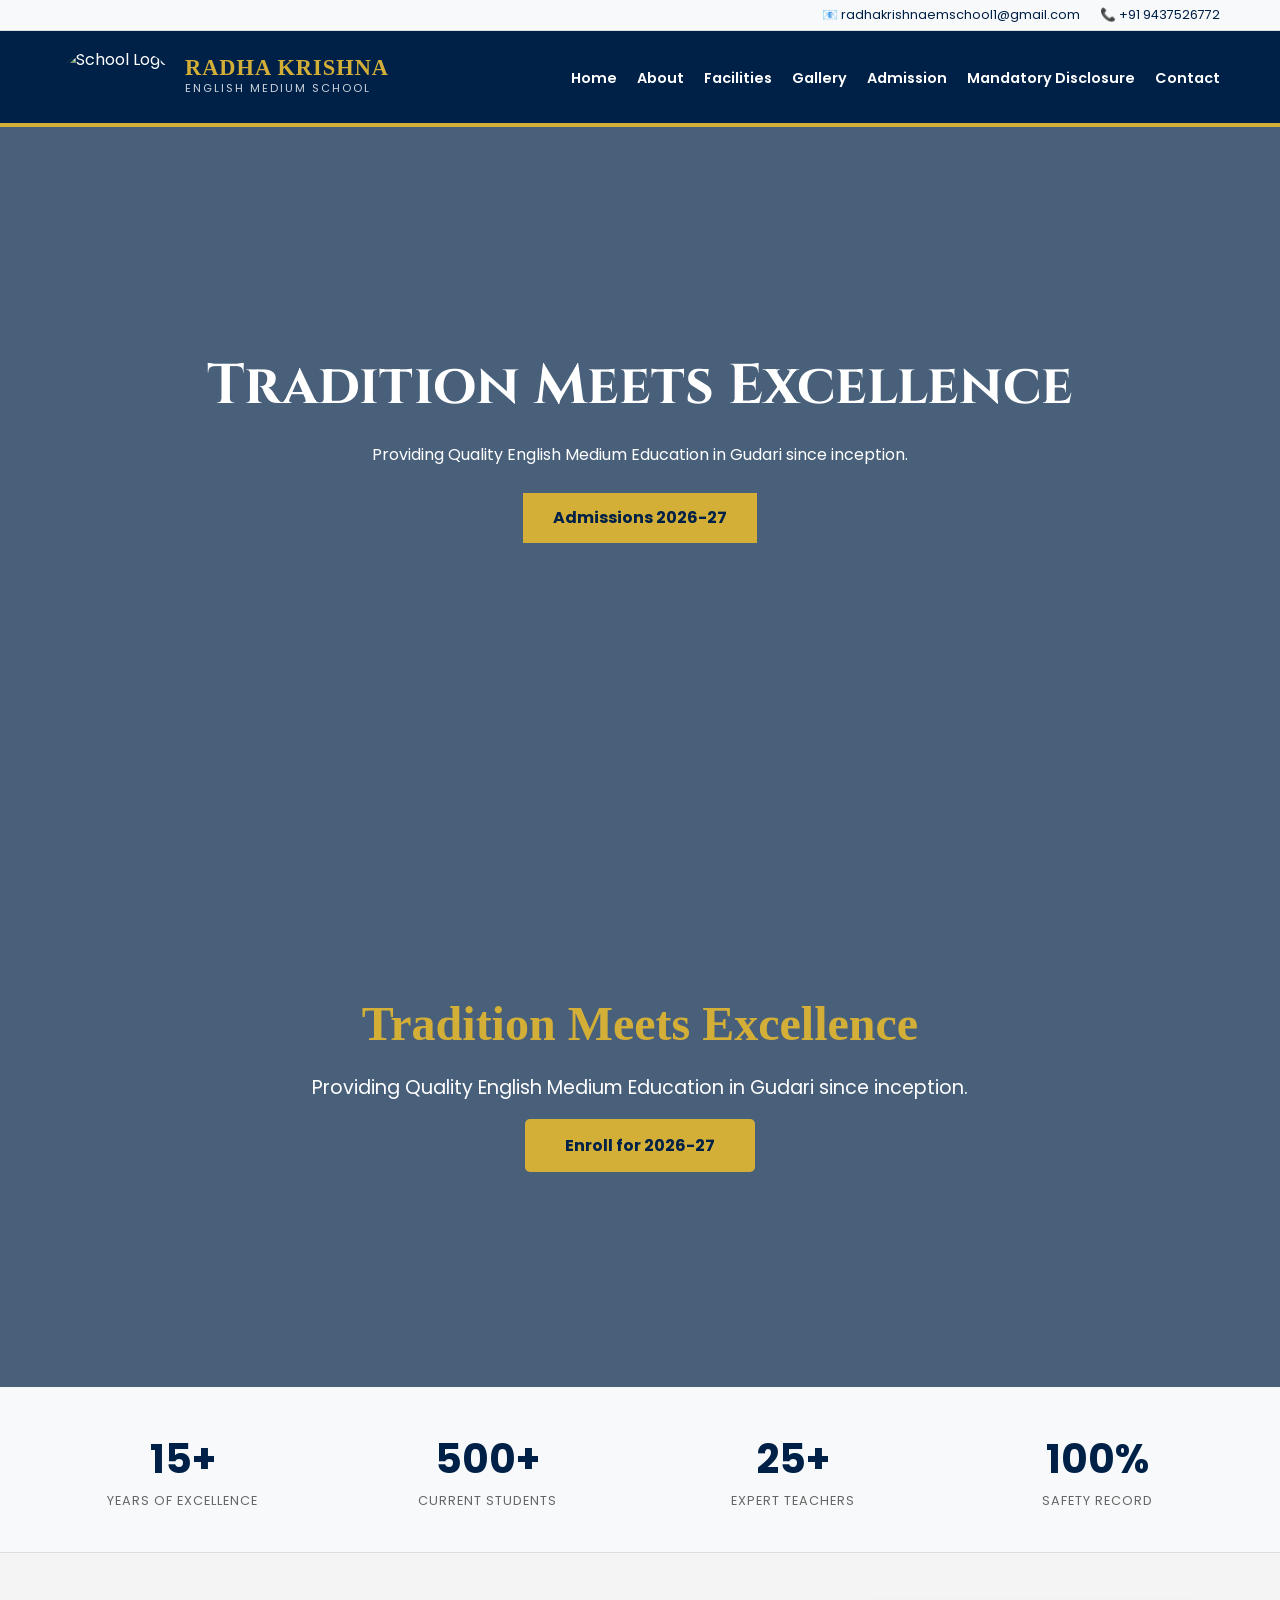
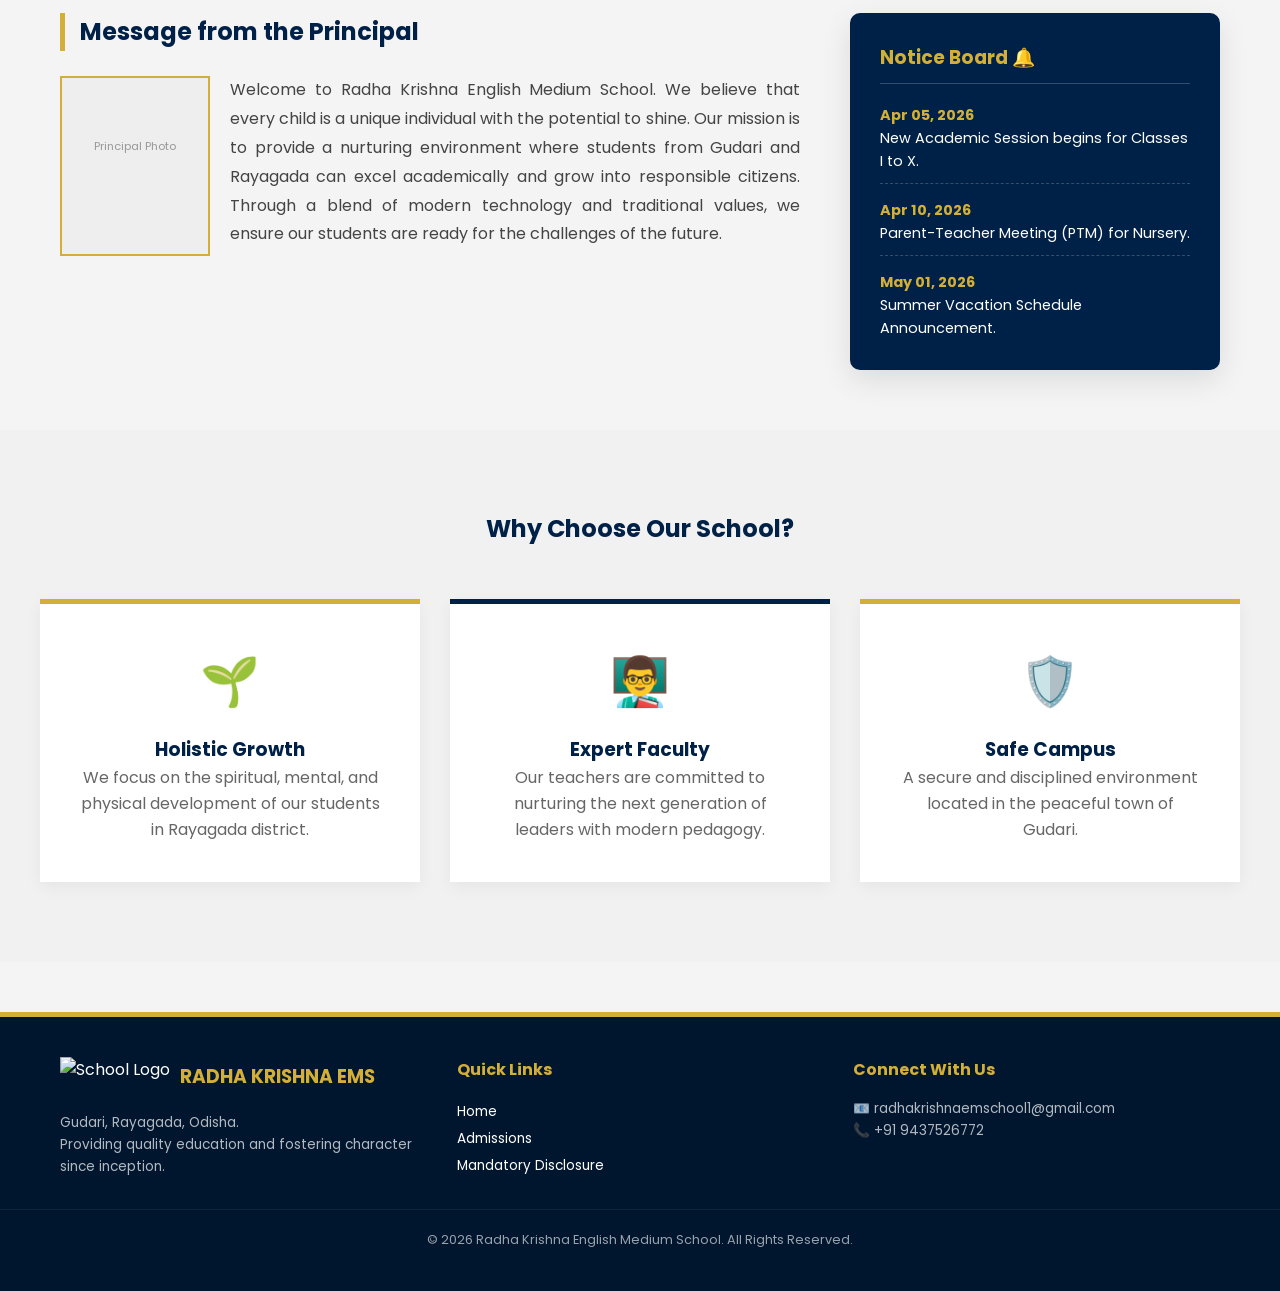
==== index.html @ 103d514f "first commit" ====
<!DOCTYPE html>
<html lang="en">
<head>
    <meta charset="UTF-8">
    <title>Radha Krishna EMS | Home</title>
    <link rel="stylesheet" href="style.css">
    <link href="https://fonts.googleapis.com/css2?family=Poppins:wght@400;600&display=swap" rel="stylesheet">
</head>
<body>
    <div id="header"></div>

    <section class="hero-rk">
        <div class="hero-content">
            <h2>Tradition Meets Excellence</h2>
            <p>Providing Quality English Medium Education in Gudari since inception.</p>
            <br>
            <a href="admission.html" style="background: var(--gold); color: var(--navy); padding: 12px 30px; text-decoration: none; font-weight: bold; display: inline-block;">Admissions 2026-27</a>
        </div>
    </section>

    <section class="hero-rk" style="background: linear-gradient(rgba(0, 33, 71, 0.7), rgba(0, 33, 71, 0.7)), url('images/school-building.jpg'); background-size: cover; background-position: center; color: white; padding: 100px 20px; text-align: center;">
        <div class="hero-content">
            <h2 style="font-size: 3rem; font-family: serif; color: #D4AF37;">Tradition Meets Excellence</h2>
            <p style="font-size: 1.2rem; margin-bottom: 30px;">Providing Quality English Medium Education in Gudari since inception.</p>
            <a href="admission.html" style="background: #D4AF37; color: #002147; padding: 15px 40px; text-decoration: none; font-weight: bold; border-radius: 5px; transition: 0.3s;">Enroll for 2026-27</a>
        </div>
    </section>

    <div style="background: #f8f9fa; padding: 40px 0; border-bottom: 1px solid #ddd;">
        <div style="max-width: 1200px; margin: 0 auto; display: grid; grid-template-columns: repeat(auto-fit, minmax(200px, 1fr)); text-align: center; gap: 20px;">
            <div>
                <h3 style="font-size: 2.5rem; color: #002147; margin: 0;">15+</h3>
                <p style="color: #666; text-transform: uppercase; font-size: 0.8rem; letter-spacing: 1px;">Years of Excellence</p>
            </div>
            <div>
                <h3 style="font-size: 2.5rem; color: #002147; margin: 0;">500+</h3>
                <p style="color: #666; text-transform: uppercase; font-size: 0.8rem; letter-spacing: 1px;">Current Students</p>
            </div>
            <div>
                <h3 style="font-size: 2.5rem; color: #002147; margin: 0;">25+</h3>
                <p style="color: #666; text-transform: uppercase; font-size: 0.8rem; letter-spacing: 1px;">Expert Teachers</p>
            </div>
            <div>
                <h3 style="font-size: 2.5rem; color: #002147; margin: 0;">100%</h3>
                <p style="color: #666; text-transform: uppercase; font-size: 0.8rem; letter-spacing: 1px;">Safety Record</p>
            </div>
        </div>
    </div>

    <div style="max-width: 1200px; margin: 60px auto; padding: 0 20px; display: grid; grid-template-columns: 2fr 1fr; gap: 50px;">
        
        <div>
            <h2 style="color: #002147; border-left: 5px solid #D4AF37; padding-left: 15px; margin-bottom: 25px;">Message from the Principal</h2>
            <div style="display: flex; gap: 20px; align-items: flex-start;">
                <div style="flex-shrink: 0; width: 150px; height: 180px; background: #eee; border: 2px solid #D4AF37;">
                    <p style="text-align: center; padding-top: 60px; font-size: 0.7rem; color: #999;">Principal Photo</p>
                </div>
                <p style="line-height: 1.8; color: #444; text-align: justify;">
                    Welcome to Radha Krishna English Medium School. We believe that every child is a unique individual with the potential to shine. Our mission is to provide a nurturing environment where students from Gudari and Rayagada can excel academically and grow into responsible citizens. Through a blend of modern technology and traditional values, we ensure our students are ready for the challenges of the future.
                </p>
            </div>
        </div>

        <div style="background: #002147; color: white; padding: 30px; border-radius: 10px; box-shadow: 0 10px 30px rgba(0,0,0,0.1);">
            <h3 style="color: #D4AF37; margin-bottom: 20px; border-bottom: 1px solid rgba(255,255,255,0.2); padding-bottom: 10px;">Notice Board 🔔</h3>
            <ul style="list-style: none; padding: 0; font-size: 0.9rem;">
                <li style="margin-bottom: 15px; border-bottom: 1px dashed rgba(255,255,255,0.2); padding-bottom: 10px;">
                    <span style="display: block; font-weight: bold; color: #D4AF37;">Apr 05, 2026</span>
                    New Academic Session begins for Classes I to X.
                </li>
                <li style="margin-bottom: 15px; border-bottom: 1px dashed rgba(255,255,255,0.2); padding-bottom: 10px;">
                    <span style="display: block; font-weight: bold; color: #D4AF37;">Apr 10, 2026</span>
                    Parent-Teacher Meeting (PTM) for Nursery.
                </li>
                <li>
                    <span style="display: block; font-weight: bold; color: #D4AF37;">May 01, 2026</span>
                    Summer Vacation Schedule Announcement.
                </li>
            </ul>
        </div>
    </div>

    <div style="background: #f1f1f1; padding: 80px 20px;">
        <div style="max-width: 1200px; margin: 0 auto;">
            <h2 style="text-align: center; color: #002147; margin-bottom: 50px;">Why Choose Our School?</h2>
            <div style="display: grid; grid-template-columns: repeat(auto-fit, minmax(300px, 1fr)); gap: 30px;">
                
                <div style="background: white; padding: 40px; border-top: 5px solid #D4AF37; text-align: center; box-shadow: 0 5px 15px rgba(0,0,0,0.05);">
                    <div style="font-size: 3rem; margin-bottom: 15px;">🌱</div>
                    <h3 style="color: #002147;">Holistic Growth</h3>
                    <p style="color: #666; line-height: 1.6;">We focus on the spiritual, mental, and physical development of our students in Rayagada district.</p>
                </div>

                <div style="background: white; padding: 40px; border-top: 5px solid #002147; text-align: center; box-shadow: 0 5px 15px rgba(0,0,0,0.05);">
                    <div style="font-size: 3rem; margin-bottom: 15px;">👨‍🏫</div>
                    <h3 style="color: #002147;">Expert Faculty</h3>
                    <p style="color: #666; line-height: 1.6;">Our teachers are committed to nurturing the next generation of leaders with modern pedagogy.</p>
                </div>

                <div style="background: white; padding: 40px; border-top: 5px solid #D4AF37; text-align: center; box-shadow: 0 5px 15px rgba(0,0,0,0.05);">
                    <div style="font-size: 3rem; margin-bottom: 15px;">🛡️</div>
                    <h3 style="color: #002147;">Safe Campus</h3>
                    <p style="color: #666; line-height: 1.6;">A secure and disciplined environment located in the peaceful town of Gudari.</p>
                </div>

            </div>
        </div>
    </div>   <div id="footer"></div>

    <script src="script.js"></script>
</body>
</html>
---- style.css ----
/* style.css */
@import url('https://fonts.googleapis.com/css2?family=Cinzel:wght@700&family=Poppins:wght@300;400;600&display=swap');

:root {
    --navy: #002147;
    --gold: #D4AF37;
    --cream: #fdfdfd;
    --text: #333;
}

* { margin: 0; padding: 0; box-sizing: border-box; }
body { font-family: 'Poppins', sans-serif; background: #f4f4f4; color: var(--text); line-height: 1.6; }

/* Navigation */
.main-nav { background: var(--navy); color: white; padding: 1rem 0; position: sticky; top: 0; z-index: 1000; border-bottom: 3px solid var(--gold); }
.nav-container { max-width: 1200px; margin: 0 auto; display: flex; justify-content: space-between; align-items: center; padding: 0 20px; }
.logo { display: flex; align-items: center; gap: 15px; }
.logo-icon { font-size: 2.5rem; }
.logo-text h1 { font-family: 'Cinzel', serif; font-size: 1.4rem; color: var(--gold); line-height: 1; }
.logo-text p { font-size: 0.8rem; letter-spacing: 2px; text-transform: uppercase; }
.nav-links { display: flex; list-style: none; gap: 20px; }
.nav-links a { color: white; text-decoration: none; font-weight: 600; font-size: 0.9rem; transition: 0.3s; }
.nav-links a:hover { color: var(--gold); }

/* Hero Section */
.hero-rk { 
    height: 70vh; 
    background: linear-gradient(rgba(0,33,71,0.7), rgba(0,33,71,0.7)), url('images/rayagada_school.jpg');
    background-size: cover; background-position: center;
    display: flex; align-items: center; justify-content: center; text-align: center; color: white;
}
.hero-rk h2 { font-family: 'Cinzel', serif; font-size: 3.5rem; margin-bottom: 10px; }

/* Academic Cards */
.section-container { max-width: 1200px; margin: -50px auto 50px; padding: 0 20px; }
.academic-grid { display: grid; grid-template-columns: repeat(auto-fit, minmax(300px, 1fr)); gap: 30px; }
.academic-card { 
    background: white; padding: 40px; border-radius: 0; border-top: 5px solid var(--gold); 
    box-shadow: 0 15px 35px rgba(0,0,0,0.1); text-align: center;
}
.academic-card h3 { color: var(--navy); margin-bottom: 15px; font-family: 'Cinzel', serif; }

/* Disclosure Table Style */
.disclosure-table { width: 100%; border-collapse: collapse; margin: 20px 0; background: white; }
.disclosure-table th { background: var(--navy); color: var(--gold); padding: 15px; text-align: left; border: 1px solid #ddd; }
.disclosure-table td { padding: 12px; border: 1px solid #ddd; font-size: 0.9rem; }

/* Footer */
.site-footer { background: var(--navy); color: white; padding: 40px 20px 20px; margin-top: 50px; border-top: 5px solid var(--gold); }
.footer-grid { max-width: 1200px; margin: 0 auto; display: grid; grid-template-columns: 1fr 1fr; gap: 40px; }
.footer-bottom { text-align: center; margin-top: 40px; padding-top: 20px; border-top: 1px solid rgba(255,255,255,0.1); font-size: 0.8rem; }
:root {
    --navy: #002147;
    --gold: #D4AF37;
}

body {
    margin: 0;
    padding: 0;
    overflow-x: hidden;
}

section, .section-container {
    padding: 60px 0;
}
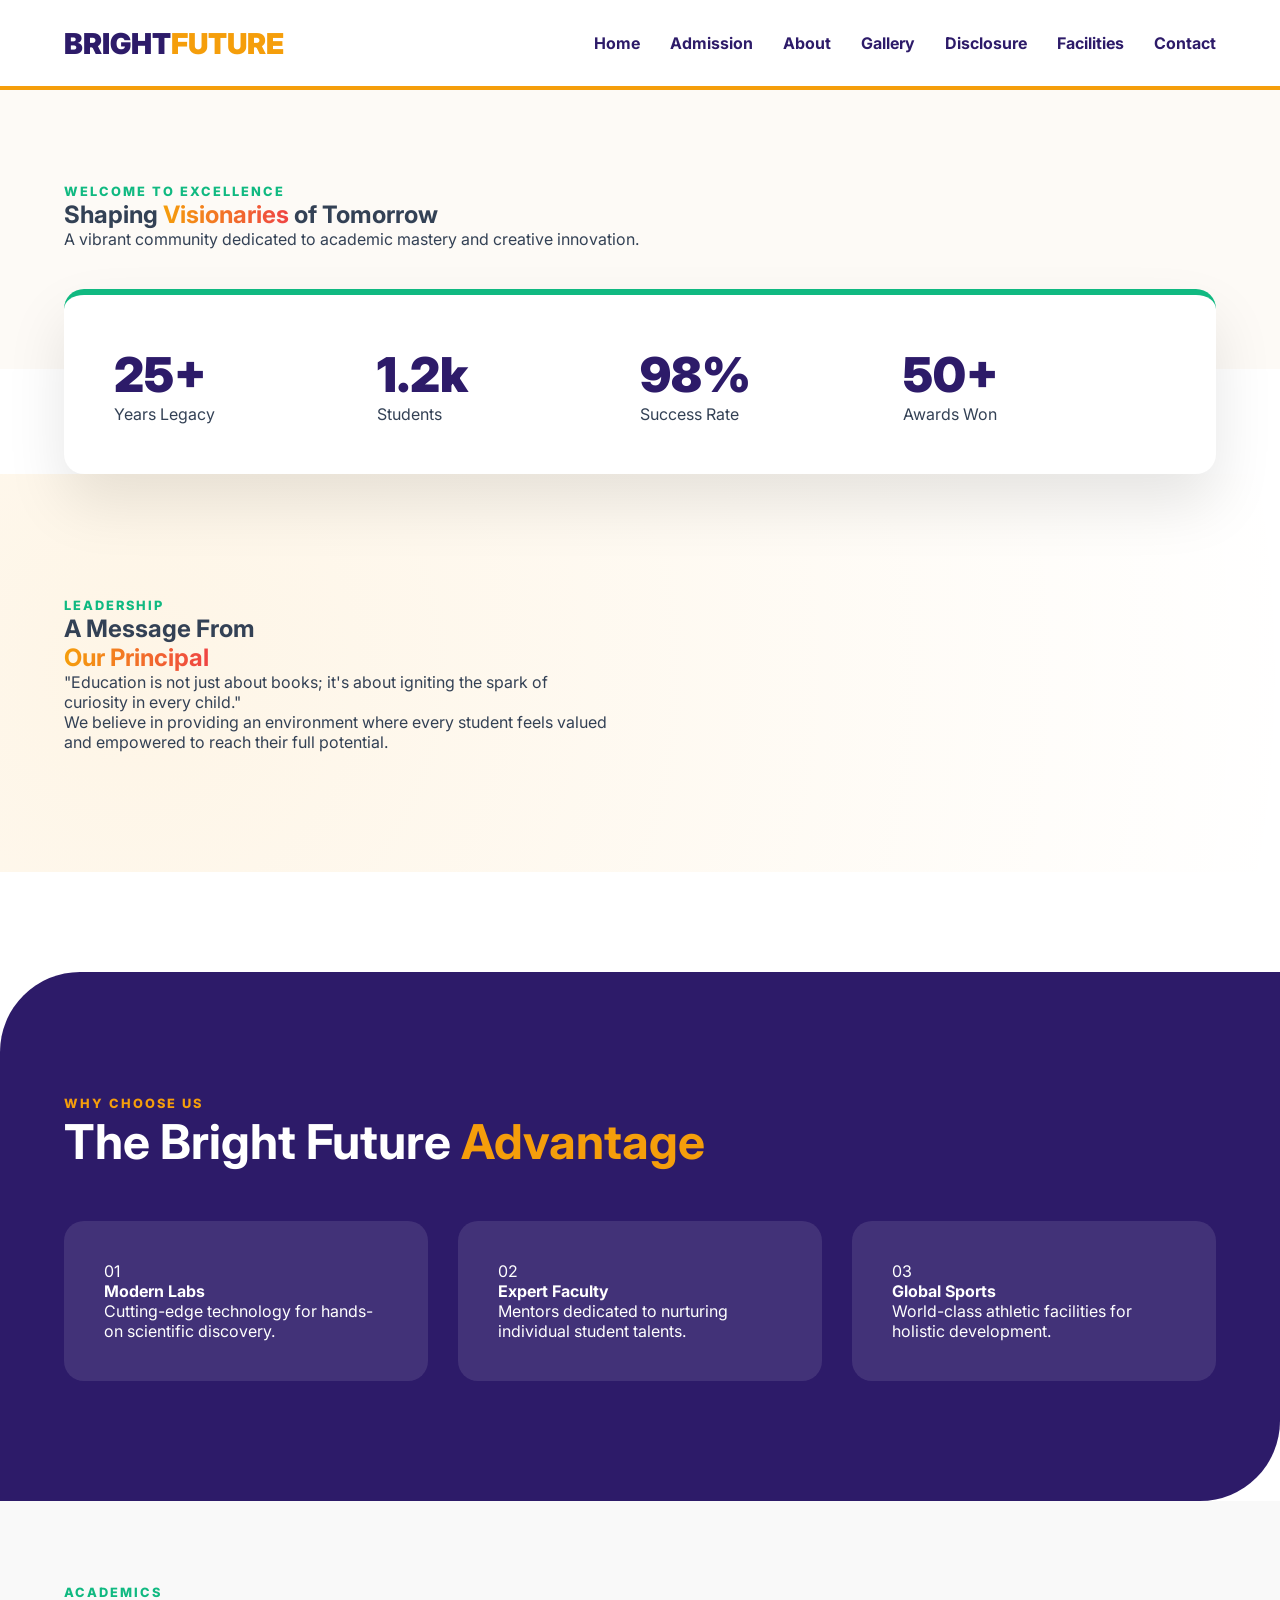
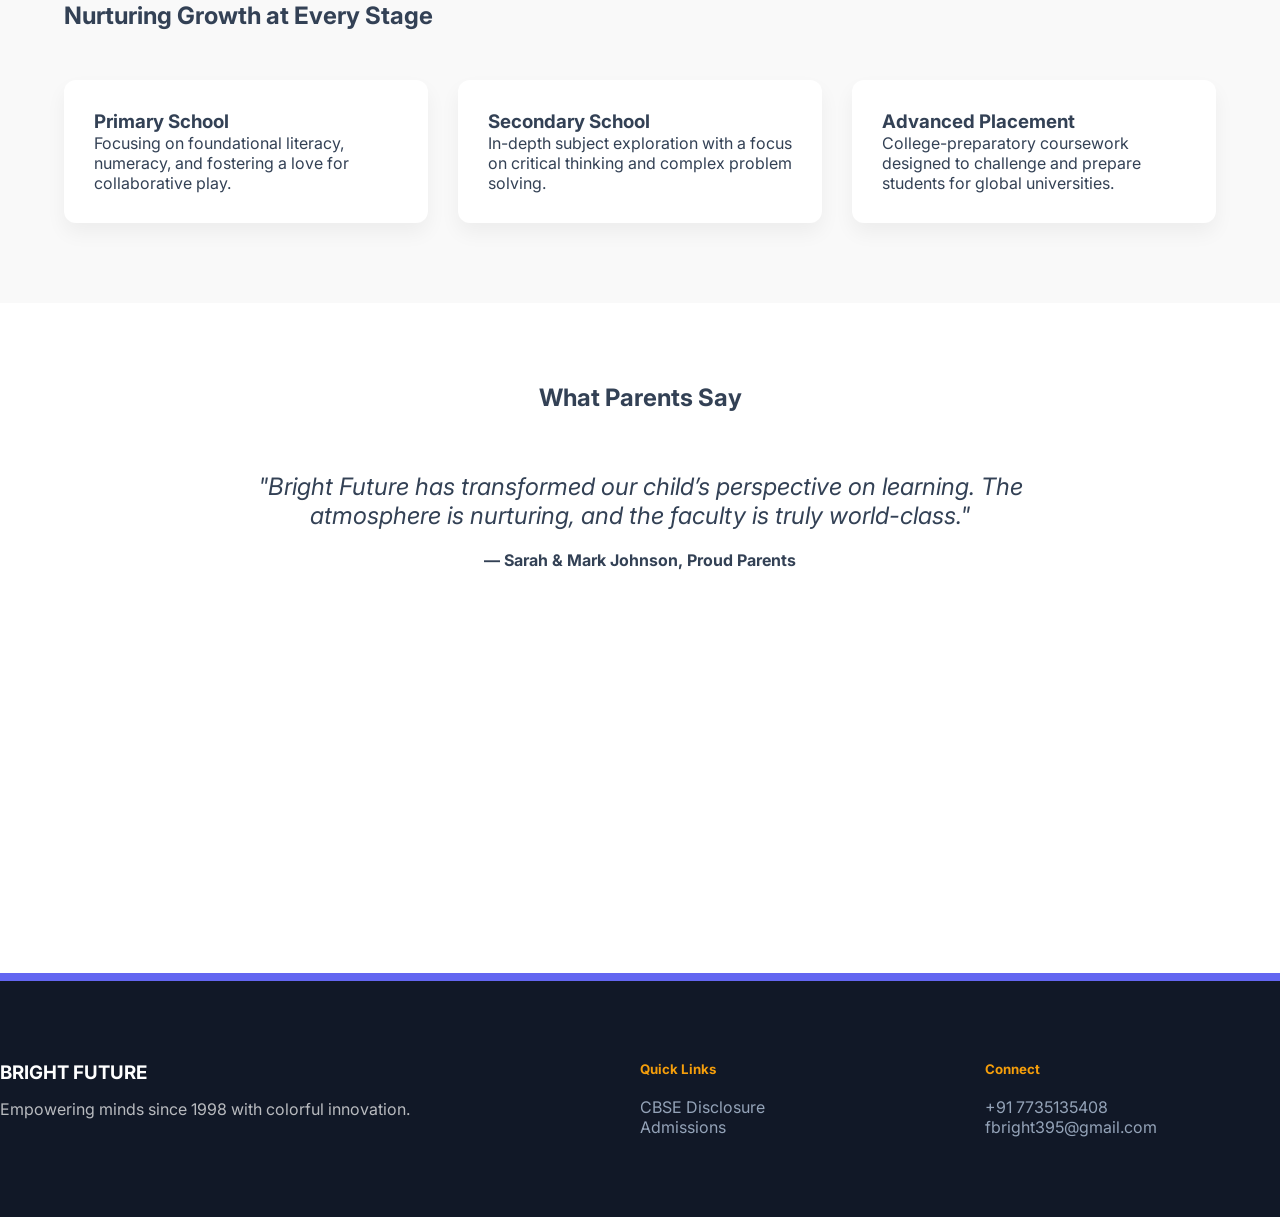
==== commit 5c241602: "first commit" ====
--- a/index.html
+++ b/index.html
@@ -2,110 +2,127 @@
 <html lang="en">
 <head>
     <meta charset="UTF-8">
-    <title>Radha Krishna EMS | Home</title>
+    <meta name="viewport" content="width=device-width, initial-scale=1.0">
+    <title>Bright Future Public School | Excellence in Education</title>
     <link rel="stylesheet" href="style.css">
-    <link href="https://fonts.googleapis.com/css2?family=Poppins:wght@400;600&display=swap" rel="stylesheet">
+    <link href="https://fonts.googleapis.com/css2?family=Inter:wght@400;700;900&display=swap" rel="stylesheet">
 </head>
 <body>
-    <div id="header"></div>
 
-    <section class="hero-rk">
-        <div class="hero-content">
-            <h2>Tradition Meets Excellence</h2>
-            <p>Providing Quality English Medium Education in Gudari since inception.</p>
-            <br>
-            <a href="admission.html" style="background: var(--gold); color: var(--navy); padding: 12px 30px; text-decoration: none; font-weight: bold; display: inline-block;">Admissions 2026-27</a>
-        </div>
-    </section>
+    <div id="header-placeholder"></div>
 
-    <section class="hero-rk" style="background: linear-gradient(rgba(0, 33, 71, 0.7), rgba(0, 33, 71, 0.7)), url('images/school-building.jpg'); background-size: cover; background-position: center; color: white; padding: 100px 20px; text-align: center;">
-        <div class="hero-content">
-            <h2 style="font-size: 3rem; font-family: serif; color: #D4AF37;">Tradition Meets Excellence</h2>
-            <p style="font-size: 1.2rem; margin-bottom: 30px;">Providing Quality English Medium Education in Gudari since inception.</p>
-            <a href="admission.html" style="background: #D4AF37; color: #002147; padding: 15px 40px; text-decoration: none; font-weight: bold; border-radius: 5px; transition: 0.3s;">Enroll for 2026-27</a>
-        </div>
-    </section>
+    <main>
+        <section class="hero-section">
+            <div class="container">
+                <div class="hero-content">
+                    <span class="eyebrow">Welcome to Excellence</span>
+                    <h1>Shaping <span class="text-gradient">Visionaries</span> of Tomorrow</h1>
+                    <p>A vibrant community dedicated to academic mastery and creative innovation.</p>
+                </div>
+            </div>
+        </section>
 
-    <div style="background: #f8f9fa; padding: 40px 0; border-bottom: 1px solid #ddd;">
-        <div style="max-width: 1200px; margin: 0 auto; display: grid; grid-template-columns: repeat(auto-fit, minmax(200px, 1fr)); text-align: center; gap: 20px;">
-            <div>
-                <h3 style="font-size: 2.5rem; color: #002147; margin: 0;">15+</h3>
-                <p style="color: #666; text-transform: uppercase; font-size: 0.8rem; letter-spacing: 1px;">Years of Excellence</p>
-            </div>
-            <div>
-                <h3 style="font-size: 2.5rem; color: #002147; margin: 0;">500+</h3>
-                <p style="color: #666; text-transform: uppercase; font-size: 0.8rem; letter-spacing: 1px;">Current Students</p>
-            </div>
-            <div>
-                <h3 style="font-size: 2.5rem; color: #002147; margin: 0;">25+</h3>
-                <p style="color: #666; text-transform: uppercase; font-size: 0.8rem; letter-spacing: 1px;">Expert Teachers</p>
-            </div>
-            <div>
-                <h3 style="font-size: 2.5rem; color: #002147; margin: 0;">100%</h3>
-                <p style="color: #666; text-transform: uppercase; font-size: 0.8rem; letter-spacing: 1px;">Safety Record</p>
-            </div>
-        </div>
-    </div>
-
-    <div style="max-width: 1200px; margin: 60px auto; padding: 0 20px; display: grid; grid-template-columns: 2fr 1fr; gap: 50px;">
-        
-        <div>
-            <h2 style="color: #002147; border-left: 5px solid #D4AF37; padding-left: 15px; margin-bottom: 25px;">Message from the Principal</h2>
-            <div style="display: flex; gap: 20px; align-items: flex-start;">
-                <div style="flex-shrink: 0; width: 150px; height: 180px; background: #eee; border: 2px solid #D4AF37;">
-                    <p style="text-align: center; padding-top: 60px; font-size: 0.7rem; color: #999;">Principal Photo</p>
+        <div class="container">
+            <div class="stats-bar">
+                <div class="stat-item">
+                    <span class="stat-num">25+</span>
+                    <span class="stat-label">Years Legacy</span>
                 </div>
-                <p style="line-height: 1.8; color: #444; text-align: justify;">
-                    Welcome to Radha Krishna English Medium School. We believe that every child is a unique individual with the potential to shine. Our mission is to provide a nurturing environment where students from Gudari and Rayagada can excel academically and grow into responsible citizens. Through a blend of modern technology and traditional values, we ensure our students are ready for the challenges of the future.
-                </p>
+                <div class="stat-item">
+                    <span class="stat-num">1.2k</span>
+                    <span class="stat-label">Students</span>
+                </div>
+                <div class="stat-item">
+                    <span class="stat-num">98%</span>
+                    <span class="stat-label">Success Rate</span>
+                </div>
+                <div class="stat-item">
+                    <span class="stat-num">50+</span>
+                    <span class="stat-label">Awards Won</span>
+                </div>
             </div>
         </div>
 
-        <div style="background: #002147; color: white; padding: 30px; border-radius: 10px; box-shadow: 0 10px 30px rgba(0,0,0,0.1);">
-            <h3 style="color: #D4AF37; margin-bottom: 20px; border-bottom: 1px solid rgba(255,255,255,0.2); padding-bottom: 10px;">Notice Board 🔔</h3>
-            <ul style="list-style: none; padding: 0; font-size: 0.9rem;">
-                <li style="margin-bottom: 15px; border-bottom: 1px dashed rgba(255,255,255,0.2); padding-bottom: 10px;">
-                    <span style="display: block; font-weight: bold; color: #D4AF37;">Apr 05, 2026</span>
-                    New Academic Session begins for Classes I to X.
-                </li>
-                <li style="margin-bottom: 15px; border-bottom: 1px dashed rgba(255,255,255,0.2); padding-bottom: 10px;">
-                    <span style="display: block; font-weight: bold; color: #D4AF37;">Apr 10, 2026</span>
-                    Parent-Teacher Meeting (PTM) for Nursery.
-                </li>
-                <li>
-                    <span style="display: block; font-weight: bold; color: #D4AF37;">May 01, 2026</span>
-                    Summer Vacation Schedule Announcement.
-                </li>
-            </ul>
-        </div>
-    </div>
+        <section class="principal-section">
+            <div class="container">
+                <div class="p-layout">
+                    <!-- <div class="p-image-box">
+                        <img src="principal.jpg" alt="Principal">
+                    </div> -->
+                    <div class="p-content">
+                        <span class="eyebrow">Leadership</span>
+                        <h2>A Message From <br><span class="text-gradient">Our Principal</span></h2>
+                        <p class="p-quote">"Education is not just about books; it's about igniting the spark of curiosity in every child."</p>
+                        <p>We believe in providing an environment where every student feels valued and empowered to reach their full potential.</p>
+                    </div>
+                </div>
+            </div>
+        </section>
 
-    <div style="background: #f1f1f1; padding: 80px 20px;">
-        <div style="max-width: 1200px; margin: 0 auto;">
-            <h2 style="text-align: center; color: #002147; margin-bottom: 50px;">Why Choose Our School?</h2>
-            <div style="display: grid; grid-template-columns: repeat(auto-fit, minmax(300px, 1fr)); gap: 30px;">
-                
-                <div style="background: white; padding: 40px; border-top: 5px solid #D4AF37; text-align: center; box-shadow: 0 5px 15px rgba(0,0,0,0.05);">
-                    <div style="font-size: 3rem; margin-bottom: 15px;">🌱</div>
-                    <h3 style="color: #002147;">Holistic Growth</h3>
-                    <p style="color: #666; line-height: 1.6;">We focus on the spiritual, mental, and physical development of our students in Rayagada district.</p>
+        <section class="why-us">
+            <div class="container">
+                <span class="eyebrow" style="color: var(--accent);">Why Choose Us</span>
+                <h2 style="font-size: 3rem; margin-bottom: 40px;">The Bright Future <span style="color: var(--accent);">Advantage</span></h2>
+                <div class="feature-grid-premium">
+                    <div class="f-card">
+                        <span class="f-num">01</span>
+                        <h4>Modern Labs</h4>
+                        <p>Cutting-edge technology for hands-on scientific discovery.</p>
+                    </div>
+                    <div class="f-card">
+                        <span class="f-num">02</span>
+                        <h4>Expert Faculty</h4>
+                        <p>Mentors dedicated to nurturing individual student talents.</p>
+                    </div>
+                    <div class="f-card">
+                        <span class="f-num">03</span>
+                        <h4>Global Sports</h4>
+                        <p>World-class athletic facilities for holistic development.</p>
+                    </div>
                 </div>
+            </div>
+        </section>
+        <section class="programs-section" style="padding: 80px 0; background: #f9f9f9;">
+            <div class="container">
+                <span class="eyebrow">Academics</span>
+                <h2 style="margin-bottom: 50px;">Nurturing Growth at Every Stage</h2>
+                <div class="programs-grid" style="display: grid; grid-template-columns: repeat(auto-fit, minmax(300px, 1fr)); gap: 30px;">
+                    <div class="program-card" style="padding: 30px; background: white; border-radius: 12px; box-shadow: 0 10px 20px rgba(0,0,0,0.05);">
+                        <h3>Primary School</h3>
+                        <p>Focusing on foundational literacy, numeracy, and fostering a love for collaborative play.</p>
+                    </div>
+                    <div class="program-card" style="padding: 30px; background: white; border-radius: 12px; box-shadow: 0 10px 20px rgba(0,0,0,0.05);">
+                        <h3>Secondary School</h3>
+                        <p>In-depth subject exploration with a focus on critical thinking and complex problem solving.</p>
+                    </div>
+                    <div class="program-card" style="padding: 30px; background: white; border-radius: 12px; box-shadow: 0 10px 20px rgba(0,0,0,0.05);">
+                        <h3>Advanced Placement</h3>
+                        <p>College-preparatory coursework designed to challenge and prepare students for global universities.</p>
+                    </div>
+                </div>
+            </div>
+        </section>
 
-                <div style="background: white; padding: 40px; border-top: 5px solid #002147; text-align: center; box-shadow: 0 5px 15px rgba(0,0,0,0.05);">
-                    <div style="font-size: 3rem; margin-bottom: 15px;">👨‍🏫</div>
-                    <h3 style="color: #002147;">Expert Faculty</h3>
-                    <p style="color: #666; line-height: 1.6;">Our teachers are committed to nurturing the next generation of leaders with modern pedagogy.</p>
-                </div>
+        <section class="testimonials" style="padding: 80px 0;">
+            <div class="container">
+                <h2 style="text-align: center; margin-bottom: 60px;">What Parents Say</h2>
+                <blockquote style="font-size: 1.5rem; font-style: italic; text-align: center; max-width: 800px; margin: 0 auto 20px;">
+                    "Bright Future has transformed our child’s perspective on learning. The atmosphere is nurturing, and the faculty is truly world-class."
+                </blockquote>
+                <p style="text-align: center; font-weight: 700;">— Sarah & Mark Johnson, Proud Parents</p>
+            </div>
+        </section>
 
-                <div style="background: white; padding: 40px; border-top: 5px solid #D4AF37; text-align: center; box-shadow: 0 5px 15px rgba(0,0,0,0.05);">
-                    <div style="font-size: 3rem; margin-bottom: 15px;">🛡️</div>
-                    <h3 style="color: #002147;">Safe Campus</h3>
-                    <p style="color: #666; line-height: 1.6;">A secure and disciplined environment located in the peaceful town of Gudari.</p>
-                </div>
+        <section class="cta-section" style="padding: 100px 0; background: var(--primary-color); color: white; text-align: center;">
+            <div class="container">
+                <h2 style="color: white; margin-bottom: 20px;">Ready to Begin the Journey?</h2>
+                <p style="margin-bottom: 30px; font-size: 1.2rem; opacity: 0.9;">Schedule a campus tour today and see why we are the top choice for your child's education.</p>
+                <a href="/admissions" class="btn-primary" style="padding: 15px 40px; background: white; color: var(--primary-color); text-decoration: none; font-weight: bold; border-radius: 5px;">Book a Visit</a>
+            </div>
+        </section>
+    </main>
 
-            </div>
-        </div>
-    </div>   <div id="footer"></div>
+    <div id="footer-placeholder"></div>
 
     <script src="script.js"></script>
 </body>
--- a/style.css
+++ b/style.css
@@ -1,65 +1,710 @@
-/* style.css */
-@import url('https://fonts.googleapis.com/css2?family=Cinzel:wght@700&family=Poppins:wght@300;400;600&display=swap');
-
 :root {
-    --navy: #002147;
-    --gold: #D4AF37;
-    --cream: #fdfdfd;
-    --text: #333;
+    --primary: #2d1b69;       /* Deep Royal Purple */
+    --accent: #f59e0b;        /* Amber Orange */
+    --accent-glow: rgba(245, 158, 11, 0.2);
+    --text-main: #334155;
+    --bg-soft: #fdfaf6;
+    --container-max: 1200px;
+    --transition: all 0.5s cubic-bezier(0.16, 1, 0.3, 1);
 }
 
 * { margin: 0; padding: 0; box-sizing: border-box; }
-body { font-family: 'Poppins', sans-serif; background: #f4f4f4; color: var(--text); line-height: 1.6; }
-
-/* Navigation */
-.main-nav { background: var(--navy); color: white; padding: 1rem 0; position: sticky; top: 0; z-index: 1000; border-bottom: 3px solid var(--gold); }
-.nav-container { max-width: 1200px; margin: 0 auto; display: flex; justify-content: space-between; align-items: center; padding: 0 20px; }
-.logo { display: flex; align-items: center; gap: 15px; }
-.logo-icon { font-size: 2.5rem; }
-.logo-text h1 { font-family: 'Cinzel', serif; font-size: 1.4rem; color: var(--gold); line-height: 1; }
-.logo-text p { font-size: 0.8rem; letter-spacing: 2px; text-transform: uppercase; }
-.nav-links { display: flex; list-style: none; gap: 20px; }
-.nav-links a { color: white; text-decoration: none; font-weight: 600; font-size: 0.9rem; transition: 0.3s; }
-.nav-links a:hover { color: var(--gold); }
-
-/* Hero Section */
-.hero-rk { 
-    height: 70vh; 
-    background: linear-gradient(rgba(0,33,71,0.7), rgba(0,33,71,0.7)), url('images/rayagada_school.jpg');
-    background-size: cover; background-position: center;
-    display: flex; align-items: center; justify-content: center; text-align: center; color: white;
-}
-.hero-rk h2 { font-family: 'Cinzel', serif; font-size: 3.5rem; margin-bottom: 10px; }
-
-/* Academic Cards */
-.section-container { max-width: 1200px; margin: -50px auto 50px; padding: 0 20px; }
-.academic-grid { display: grid; grid-template-columns: repeat(auto-fit, minmax(300px, 1fr)); gap: 30px; }
-.academic-card { 
-    background: white; padding: 40px; border-radius: 0; border-top: 5px solid var(--gold); 
-    box-shadow: 0 15px 35px rgba(0,0,0,0.1); text-align: center;
-}
-.academic-card h3 { color: var(--navy); margin-bottom: 15px; font-family: 'Cinzel', serif; }
-
-/* Disclosure Table Style */
-.disclosure-table { width: 100%; border-collapse: collapse; margin: 20px 0; background: white; }
-.disclosure-table th { background: var(--navy); color: var(--gold); padding: 15px; text-align: left; border: 1px solid #ddd; }
-.disclosure-table td { padding: 12px; border: 1px solid #ddd; font-size: 0.9rem; }
-
-/* Footer */
-.site-footer { background: var(--navy); color: white; padding: 40px 20px 20px; margin-top: 50px; border-top: 5px solid var(--gold); }
-.footer-grid { max-width: 1200px; margin: 0 auto; display: grid; grid-template-columns: 1fr 1fr; gap: 40px; }
-.footer-bottom { text-align: center; margin-top: 40px; padding-top: 20px; border-top: 1px solid rgba(255,255,255,0.1); font-size: 0.8rem; }
-:root {
-    --navy: #002147;
-    --gold: #D4AF37;
-}
-
-body {
-    margin: 0;
-    padding: 0;
-    overflow-x: hidden;
-}
-
-section, .section-container {
-    padding: 60px 0;
-}
+body { font-family: 'Inter', sans-serif; background: #fff; color: var(--text-main); overflow-x: hidden; }
+
+.container { width: 90%; max-width: var(--container-max); margin: 0 auto; }
+
+/* --- HEADER (VISIBLE & COLORFUL) --- */
+.navbar {
+    height: 90px;
+    background: rgba(255, 255, 255, 0.95);
+    backdrop-filter: blur(10px);
+    border-bottom: 4px solid var(--accent);
+    position: fixed; /* Ensures it stays visible */
+    top: 0; width: 100%; z-index: 2000;
+    display: flex; align-items: center;
+}
+
+.nav-container {
+    width: 90%; max-width: var(--container-max); margin: 0 auto;
+    display: flex; justify-content: space-between; align-items: center;
+}
+
+.logo { font-size: 1.8rem; font-weight: 900; color: var(--primary); text-decoration: none; }
+.logo span { color: var(--accent); }
+
+.nav-links { display: flex; list-style: none; gap: 30px; }
+.nav-links a { text-decoration: none; color: var(--primary); font-weight: 700; transition: 0.3s; }
+.nav-links a:hover { color: #ef4444; }
+
+/* --- SECTIONS --- */
+.hero-section { padding: 180px 0 120px; background: var(--bg-soft); }
+.text-gradient { background: linear-gradient(90deg, #f59e0b, #ef4444); -webkit-background-clip: text; -webkit-text-fill-color: transparent; }
+.eyebrow { color: #10b981; text-transform: uppercase; letter-spacing: 2px; font-weight: 800; font-size: 0.8rem; }
+
+.stats-bar {
+    display: grid; grid-template-columns: repeat(4, 1fr);
+    background: white; padding: 50px; margin-top: -80px;
+    border-radius: 20px; box-shadow: 0 30px 60px rgba(0,0,0,0.1);
+    border-top: 6px solid #10b981;
+}
+
+.stat-num { font-size: 3rem; font-weight: 900; color: var(--primary); display: block; }
+
+.principal-section { padding: 120px 0; background: radial-gradient(circle at 10%, rgba(245,158,11,0.1), transparent); }
+.p-layout { display: grid; grid-template-columns: 1fr 1fr; gap: 60px; align-items: center; }
+.p-image-box img { width: 100%; border-radius: 30px; border: 10px solid white; box-shadow: 0 20px 40px rgba(0,0,0,0.1); }
+
+.why-us { background: var(--primary); color: white; padding: 120px 0; border-radius: 80px 0; margin-top: 100px; }
+.feature-grid-premium { display: grid; grid-template-columns: repeat(3, 1fr); gap: 30px; margin-top: 50px; }
+.f-card { background: rgba(255,255,255,0.1); padding: 40px; border-radius: 20px; transition: 0.4s; }
+.f-card:hover { transform: translateY(-10px); background: var(--accent); }
+
+/* --- FOOTER --- */
+footer { background: #111827; color: white; padding: 80px 0; border-top: 8px solid #6366f1; }
+.footer-container { display: grid; grid-template-columns: 2fr 1fr 1fr; gap: 50px; }
+.footer-section h5 { color: var(--accent); margin-bottom: 20px; }
+.footer-links { list-style: none; }
+.footer-links a { color: #94a3b8; text-decoration: none; transition: 0.3s; }
+.footer-links a:hover { color: white; }
+/* --- Gallery Page Styles --- */
+
+.page-title-section {
+    padding: 160px 0 60px; /* Space for fixed header */
+    text-align: center;
+}
+
+.page-title-section h1 {
+    font-size: clamp(2.5rem, 6vw, 4rem);
+    font-weight: 900;
+    letter-spacing: -2px;
+    background: var(--grad-cool);
+    -webkit-background-clip: text;
+    -webkit-text-fill-color: transparent;
+    margin-top: 10px;
+}
+
+/* --- Filtering System --- */
+.gallery-filters {
+    display: flex;
+    justify-content: center;
+    gap: 15px;
+    margin-bottom: 50px;
+    flex-wrap: wrap;
+}
+
+.filter-btn {
+    padding: 12px 28px;
+    border: 2px solid var(--accent);
+    background: transparent;
+    border-radius: 100px;
+    color: var(--primary);
+    font-weight: 700;
+    cursor: pointer;
+    transition: var(--transition);
+    font-size: 0.9rem;
+    text-transform: uppercase;
+    letter-spacing: 1px;
+}
+
+.filter-btn.active, .filter-btn:hover {
+    background: var(--accent);
+    color: white;
+    box-shadow: 0 10px 20px var(--accent-glow);
+    transform: translateY(-3px);
+}
+
+/* --- Gallery Grid --- */
+.gallery-grid {
+    display: grid;
+    grid-template-columns: repeat(auto-fill, minmax(300px, 1fr));
+    gap: 25px;
+    padding-bottom: 100px;
+}
+
+.gallery-item {
+    position: relative;
+    border-radius: var(--radius-md);
+    overflow: hidden;
+    height: 350px;
+    background: var(--bg-soft);
+    box-shadow: 0 10px 30px rgba(0,0,0,0.05);
+    transition: var(--transition);
+}
+
+.gallery-item img {
+    width: 100%;
+    height: 100%;
+    object-fit: cover;
+    transition: transform 0.8s cubic-bezier(0.16, 1, 0.3, 1);
+}
+
+/* --- Colorful Overlays --- */
+.gallery-item .overlay {
+    position: absolute;
+    inset: 0;
+    display: flex;
+    align-items: flex-end;
+    padding: 30px;
+    background: linear-gradient(to top, rgba(45, 27, 105, 0.9), transparent);
+    opacity: 0;
+    transition: var(--transition);
+}
+
+.gallery-item .overlay span {
+    color: white;
+    font-weight: 800;
+    font-size: 1.2rem;
+    transform: translateY(20px);
+    transition: var(--transition);
+}
+
+/* Dynamic Hover Effects */
+.gallery-item:hover {
+    transform: scale(1.02);
+    box-shadow: 0 20px 40px rgba(0,0,0,0.15);
+}
+
+.gallery-item:hover img {
+    transform: scale(1.1);
+}
+
+.gallery-item:hover .overlay {
+    opacity: 1;
+}
+
+.gallery-item:hover .overlay span {
+    transform: translateY(0);
+}
+
+/* Specific Border Colors per Category */
+.gallery-item.campus { border-bottom: 5px solid #10b981; } /* Green */
+.gallery-item.events { border-bottom: 5px solid #f59e0b; } /* Orange */
+.gallery-item.sports { border-bottom: 5px solid #6366f1; } /* Blue */
+
+/* --- Simple Filter Logic Animation --- */
+.gallery-item.hide {
+    display: none;
+}
+
+.gallery-item.show {
+    animation: fadeIn 0.5s ease forwards;
+}
+
+@keyframes fadeIn {
+    from { opacity: 0; transform: translateY(20px); }
+    to { opacity: 1; transform: translateY(0); }
+}
+/* --- Admission Page Specific Styles --- */
+
+.page-header-vibrant {
+    padding: 160px 0 80px;
+    background: radial-gradient(circle at 80% 20%, rgba(245, 158, 11, 0.15), transparent 40%);
+    text-align: center;
+}
+
+.subtitle {
+    font-size: 1.2rem;
+    color: var(--text-muted);
+    max-width: 600px;
+    margin: 20px auto 0;
+}
+
+.section-title {
+    text-align: center;
+    margin-bottom: 50px;
+    font-size: 2.5rem;
+    color: var(--primary);
+}
+
+/* Step Card Enhancements */
+.admission-grid {
+    display: grid;
+    grid-template-columns: repeat(auto-fit, minmax(250px, 1fr));
+    gap: 30px;
+    margin-bottom: 100px;
+}
+
+.step-card {
+    background: white;
+    padding: 40px;
+    border-radius: var(--radius-md);
+    box-shadow: 0 20px 40px rgba(0,0,0,0.05);
+    border-top: 5px solid var(--primary);
+    transition: var(--transition);
+}
+
+.step-card:hover { transform: translateY(-10px); }
+.orange-glow { border-color: #f59e0b; }
+.green-glow { border-color: #10b981; }
+.blue-glow { border-color: #3b82f6; }
+.purple-glow { border-color: #a855f7; }
+
+.step-num {
+    font-size: 3rem;
+    font-weight: 900;
+    opacity: 0.1;
+    display: block;
+    margin-bottom: -20px;
+}
+
+/* Requirements & Table Section */
+.details-section {
+    background: var(--bg-soft);
+    padding: 100px 0;
+}
+
+.admission-details-layout {
+    display: grid;
+    grid-template-columns: 1fr 1fr;
+    gap: 80px;
+}
+
+.fancy-list {
+    list-style: none;
+    margin-top: 30px;
+}
+
+.fancy-list li {
+    padding: 15px 0;
+    border-bottom: 1px solid rgba(0,0,0,0.05);
+    font-weight: 600;
+    color: var(--text-main);
+}
+
+.fancy-list li::before {
+    content: "✓";
+    color: #10b981;
+    margin-right: 15px;
+    font-weight: 900;
+}
+
+/* Age Table Styling */
+.table-container {
+    background: white;
+    padding: 30px;
+    border-radius: var(--radius-md);
+    margin-top: 30px;
+    box-shadow: 0 10px 30px rgba(0,0,0,0.03);
+}
+
+table {
+    width: 100%;
+    border-collapse: collapse;
+}
+
+th {
+    text-align: left;
+    padding: 15px;
+    background: var(--primary);
+    color: white;
+}
+
+td {
+    padding: 15px;
+    border-bottom: 1px solid #eee;
+}
+
+/* Download CTA */
+.download-section {
+    padding: 100px 0;
+    text-align: center;
+}
+
+.download-box {
+    background: var(--grad-warm);
+    padding: 60px;
+    border-radius: var(--radius-lg);
+    color: white;
+}
+
+.btn-download {
+    display: inline-block;
+    margin-top: 30px;
+    padding: 15px 40px;
+    background: white;
+    color: #ef4444;
+    text-decoration: none;
+    font-weight: 800;
+    border-radius: 100px;
+    transition: var(--transition);
+}
+
+.btn-download:hover {
+    transform: scale(1.05);
+    box-shadow: 0 15px 30px rgba(0,0,0,0.2);
+}
+
+/* Responsive */
+@media (max-width: 768px) {
+    .admission-details-layout { grid-template-columns: 1fr; }
+}
+/* --- Mandatory Disclosure Page Fixes --- */
+
+.disclosure {
+    padding-top: 160px; /* FIX: This pushes content below the fixed header */
+    padding-bottom: 100px;
+}
+
+.disclosure h1 {
+    font-size: 3rem;
+    font-weight: 900;
+    text-align: center;
+    margin-bottom: 50px;
+    background: var(--grad-warm);
+    -webkit-background-clip: text;
+    -webkit-text-fill-color: transparent;
+}
+
+.disclosure-header {
+    background: var(--primary);
+    color: var(--accent);
+    padding: 15px 25px;
+    border-radius: 12px 12px 0 0;
+    font-size: 1.1rem;
+    letter-spacing: 1px;
+    margin-top: 40px;
+    display: inline-block;
+}
+
+/* --- Table Styling (Colorful & Clean) --- */
+.disclosure-table {
+    width: 100%;
+    border-collapse: collapse;
+    background: white;
+    border-radius: 0 12px 12px 12px;
+    overflow: hidden;
+    box-shadow: 0 20px 40px rgba(0,0,0,0.05);
+    margin-bottom: 20px;
+}
+
+.disclosure-table th {
+    background: #f8fafc;
+    color: var(--primary);
+    text-align: left;
+    padding: 20px;
+    font-weight: 800;
+    font-size: 0.85rem;
+    text-transform: uppercase;
+    border-bottom: 2px solid var(--accent);
+}
+
+.disclosure-table td {
+    padding: 18px 20px;
+    border-bottom: 1px solid #f1f5f9;
+    color: var(--text-main);
+    font-size: 0.95rem;
+}
+
+.disclosure-table tr:hover {
+    background-color: var(--bg-soft);
+}
+
+/* --- Document Buttons --- */
+.doc-btn {
+    display: inline-block;
+    padding: 8px 16px;
+    background: var(--grad-teal);
+    color: white !important;
+    text-decoration: none;
+    border-radius: 6px;
+    font-size: 0.8rem;
+    font-weight: 700;
+    transition: var(--transition);
+}
+
+.doc-btn:hover {
+    transform: scale(1.05);
+    box-shadow: 0 5px 15px rgba(16, 185, 129, 0.3);
+}
+
+/* --- Result Grid --- */
+.result-grid {
+    display: grid;
+    grid-template-columns: 1fr 1fr;
+    gap: 30px;
+    margin-top: 20px;
+}
+
+@media (max-width: 768px) {
+    .result-grid {
+        grid-template-columns: 1fr;
+    }
+    .disclosure-table {
+        display: block;
+        overflow-x: auto; /* Allows horizontal scroll on small phones */
+    }
+}
+/* Specific fix for the Mandatory Disclosure page alignment */
+.disclosure {
+    position: relative;
+    z-index: 10; /* Lower than navbar, but higher than body */
+    padding-top: 180px !important; /* Force the space */
+    display: block !important;
+    opacity: 1 !important;
+    visibility: visible !important;
+    background: #fff; /* Ensure it's not transparent */
+}
+
+/* Ensure the H1 is bold and clear */
+.disclosure h1 {
+    margin-bottom: 40px;
+    text-align: center;
+    font-size: 3.5rem;
+    font-weight: 900;
+    color: var(--primary);
+    background: var(--grad-warm);
+    -webkit-background-clip: text;
+    -webkit-text-fill-color: transparent;
+}
+/* --- Contact Page Styles --- */
+
+.contact-page {
+    padding-top: 160px; /* Clear fixed header */
+    padding-bottom: 100px;
+}
+
+.contact-grid {
+    display: grid;
+    grid-template-columns: 1fr 1fr;
+    gap: 60px;
+    align-items: start;
+}
+
+/* Info Panel Styling */
+.contact-info-panel h1 {
+    font-size: 3.5rem;
+    font-weight: 900;
+    color: var(--primary);
+    margin: 10px 0 20px;
+    line-height: 1.1;
+}
+
+.description {
+    font-size: 1.2rem;
+    color: var(--text-main);
+    margin-bottom: 40px;
+    opacity: 0.8;
+}
+
+.info-block {
+    margin-bottom: 30px;
+    padding-left: 20px;
+    border-left: 4px solid var(--accent);
+}
+
+.info-block h4 {
+    text-transform: uppercase;
+    font-size: 0.8rem;
+    letter-spacing: 2px;
+    color: #ef4444; /* Vibrant Red/Orange */
+    margin-bottom: 5px;
+}
+
+.info-block p {
+    font-size: 1.1rem;
+    font-weight: 700;
+    color: var(--primary);
+}
+
+/* Form Panel Styling */
+.contact-form-panel {
+    background: white;
+    padding: 50px;
+    border-radius: 30px;
+    box-shadow: 0 30px 60px rgba(0,0,0,0.1);
+    border: 1px solid #f1f5f9;
+}
+
+.input-group {
+    margin-bottom: 25px;
+}
+
+.input-group label {
+    display: block;
+    font-weight: 700;
+    font-size: 0.9rem;
+    margin-bottom: 10px;
+    color: var(--primary);
+}
+
+.input-group input, 
+.input-group select, 
+.input-group textarea {
+    width: 100%;
+    padding: 15px;
+    border: 2px solid #e2e8f0;
+    border-radius: 12px;
+    font-family: inherit;
+    font-size: 1rem;
+    transition: var(--transition);
+    background: #f8fafc;
+}
+
+.input-group input:focus, 
+.input-group textarea:focus {
+    outline: none;
+    border-color: var(--accent);
+    background: white;
+    box-shadow: 0 0 0 4px var(--accent-glow);
+}
+
+/* Submit Button */
+.form-submit {
+    width: 100%;
+    padding: 18px;
+    background: var(--primary);
+    color: white;
+    border: none;
+    border-radius: 12px;
+    font-weight: 800;
+    font-size: 1rem;
+    cursor: pointer;
+    transition: var(--transition);
+}
+
+.form-submit:hover {
+    background: #ef4444;
+    transform: translateY(-3px);
+    box-shadow: 0 10px 20px rgba(239, 68, 68, 0.3);
+}
+
+/* Responsive Fixes */
+@media (max-width: 992px) {
+    .contact-grid {
+        grid-template-columns: 1fr;
+        gap: 40px;
+    }
+    
+    .contact-info-panel {
+        text-align: center;
+    }
+    
+    .info-block {
+        border-left: none;
+        border-bottom: 1px solid #eee;
+        padding: 0 0 20px 0;
+    }
+}
+/* --- Facilities Page Specific Styles --- */
+
+/* Clear the fixed header */
+.page-title-section {
+    padding: 160px 0 60px;
+    text-align: center;
+    background: var(--bg-soft);
+}
+
+.page-title-section h1 {
+    font-size: clamp(2.5rem, 6vw, 4rem);
+    font-weight: 900;
+    color: var(--primary);
+    letter-spacing: -2px;
+}
+
+/* Facility Section Base */
+.facility-section {
+    display: flex;
+    align-items: center;
+    min-height: 500px;
+    overflow: hidden;
+}
+
+.facility-image {
+    flex: 1;
+    height: 500px;
+    background-size: cover;
+    background-position: center;
+    transition: transform 0.8s cubic-bezier(0.16, 1, 0.3, 1);
+}
+
+.facility-text {
+    flex: 1;
+    padding: 60px 10%;
+}
+
+.facility-text h3 {
+    font-size: 2.2rem;
+    font-weight: 800;
+    color: var(--primary);
+    margin-bottom: 20px;
+    position: relative;
+}
+
+/* Decorative colorful underlines */
+.facility-text h3::after {
+    content: '';
+    position: absolute;
+    bottom: -10px;
+    left: 0;
+    width: 60px;
+    height: 5px;
+    border-radius: 10px;
+}
+
+.facility-text p {
+    font-size: 1.15rem;
+    line-height: 1.8;
+    color: var(--text-main);
+}
+
+/* Alternating Layout Logic */
+.facility-section.odd {
+    flex-direction: row;
+}
+
+.facility-section.even {
+    flex-direction: row-reverse;
+    background-color: #f8fafc;
+}
+
+/* Colorful Accents per Section */
+.facility-section.odd:nth-of-type(1) h3::after { background: #10b981; } /* Green for Labs */
+.facility-section.even h3::after { background: #3b82f6; }               /* Blue for Classrooms */
+.facility-section.odd:nth-of-type(3) h3::after { background: #f59e0b; } /* Orange for Library */
+
+/* Hover Effects */
+.facility-section:hover .facility-image {
+    transform: scale(1.05);
+}
+
+/* Responsive Design for Mobile */
+@media (max-width: 992px) {
+    .facility-section, 
+    .facility-section.even {
+        flex-direction: column; /* Stack vertically on small screens */
+    }
+    
+    .facility-image {
+        width: 100%;
+        height: 300px;
+    }
+    
+    .facility-text {
+        padding: 50px 20px;
+        text-align: center;
+    }
+
+    .facility-text h3::after {
+        left: 50%;
+        transform: translateX(-50%);
+    }
+}
+.program-card {
+    background: white;
+    border-radius: 12px;
+    box-shadow: 0 10px 25px rgba(0,0,0,0.08);
+    transition: all 0.4s ease;
+}
+
+.program-card:hover {
+    transform: translateY(-10px);
+    box-shadow: 0 20px 40px rgba(0,0,0,0.15);
+}
+
+.program-card img {
+    transition: transform 0.5s ease;
+}
+
+.program-card:hover img {
+    transform: scale(1.05);
+}
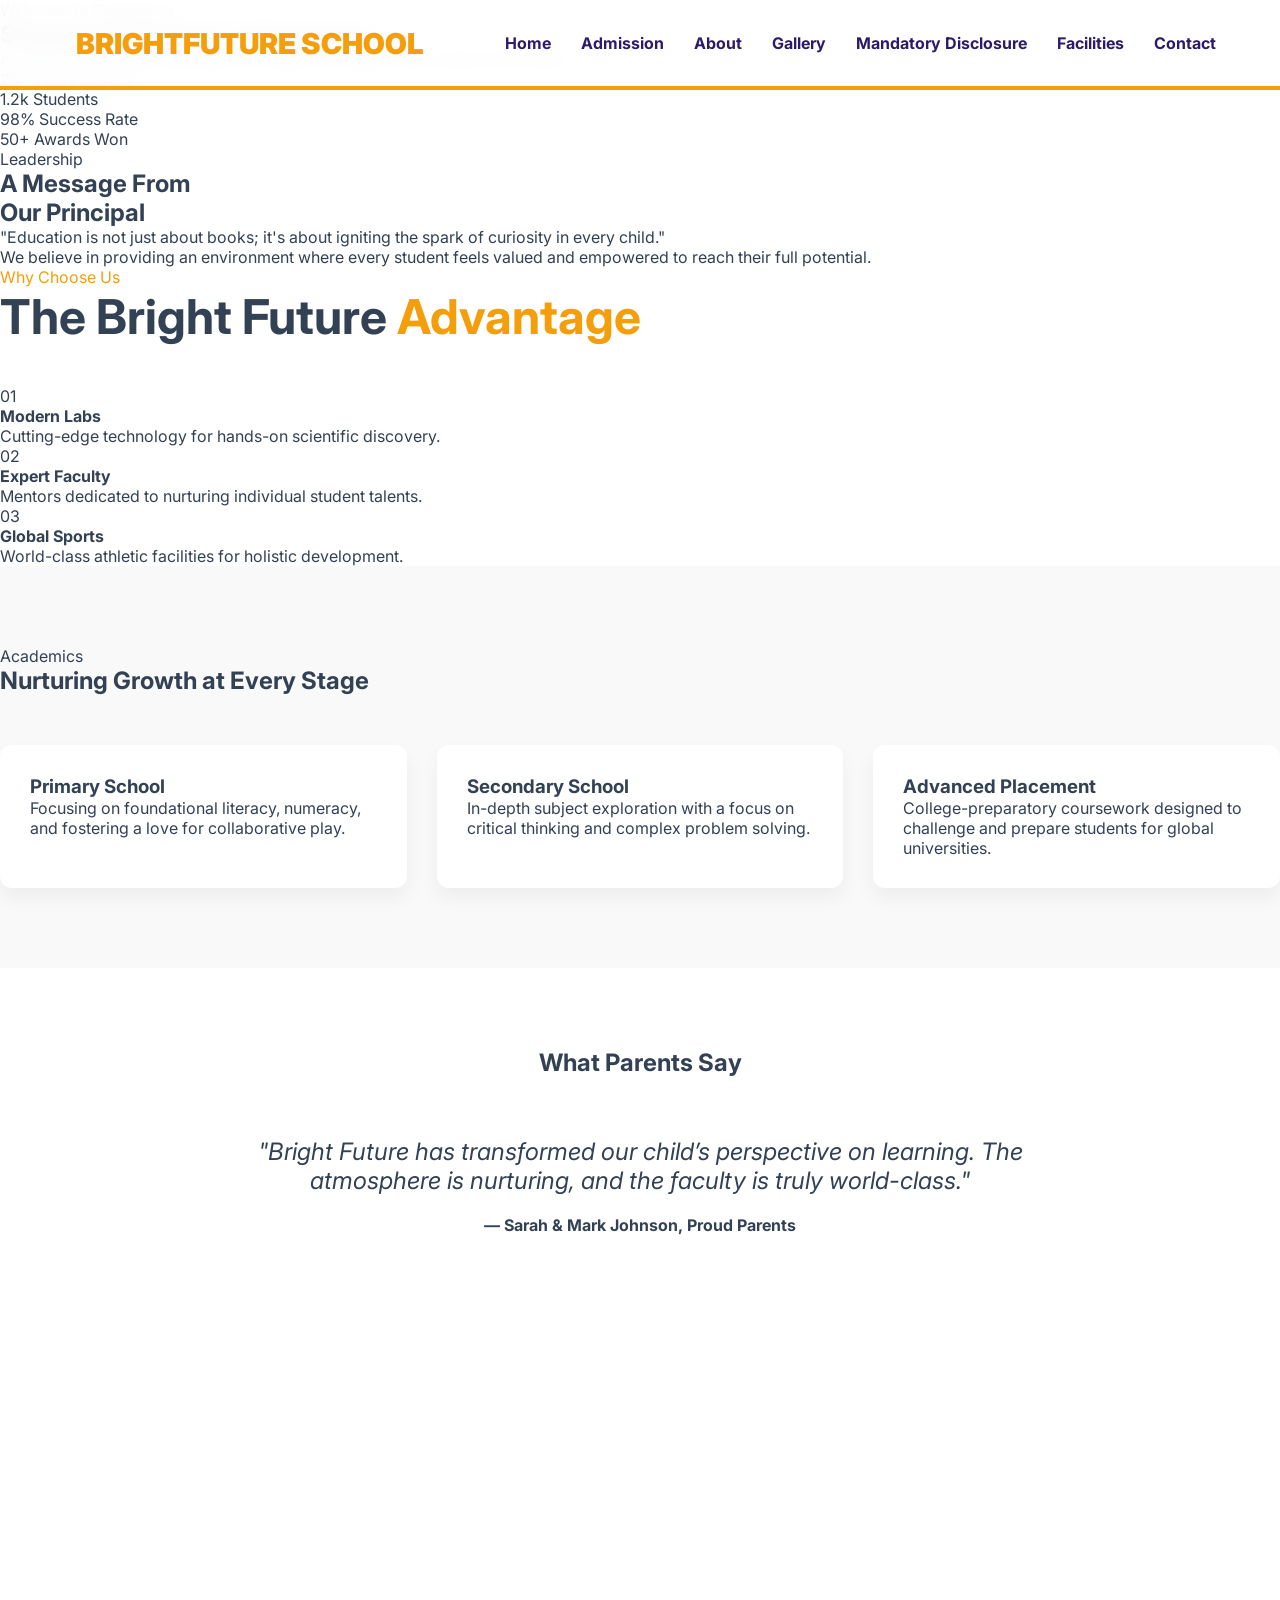
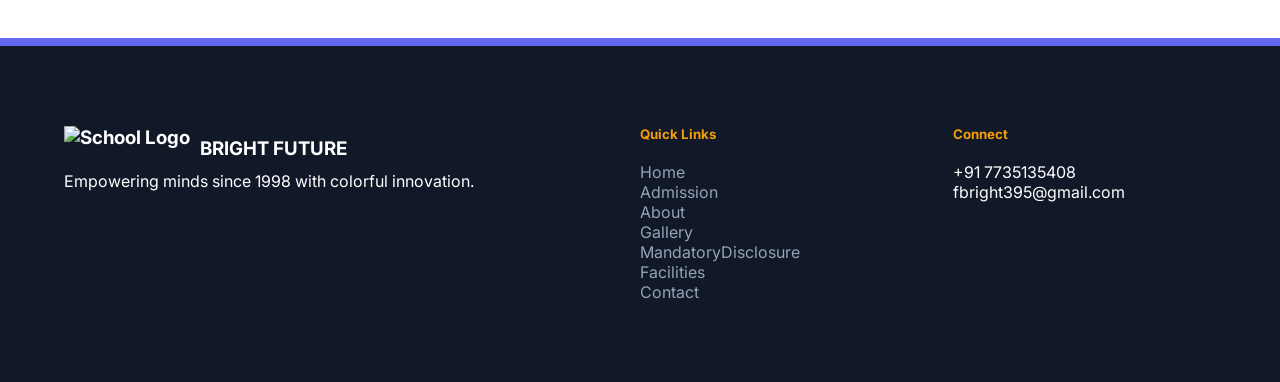
==== commit c7ec1527: "Fix indentation in principal-section of index.html" ====
--- a/index.html
+++ b/index.html
@@ -43,7 +43,7 @@
             </div>
         </div>
 
-        <section class="principal-section">
+        <section class="principal-section"> 
             <div class="container">
                 <div class="p-layout">
                     <!-- <div class="p-image-box">
--- a/style.css
+++ b/style.css
@@ -1,6 +1,6 @@
 :root {
-    --primary: #2d1b69;       /* Deep Royal Purple */
-    --accent: #f59e0b;        /* Amber Orange */
+    --primary: #2d1b69;
+    --accent: #f59e0b;
     --accent-glow: rgba(245, 158, 11, 0.2);
     --text-main: #334155;
     --bg-soft: #fdfaf6;
@@ -9,702 +9,120 @@
 }
 
 * { margin: 0; padding: 0; box-sizing: border-box; }
-body { font-family: 'Inter', sans-serif; background: #fff; color: var(--text-main); overflow-x: hidden; }
 
-.container { width: 90%; max-width: var(--container-max); margin: 0 auto; }
+body {
+    font-family: 'Inter', sans-serif;
+    background: #fff;
+    color: var(--text-main);
+    overflow-x: hidden;
+}
 
-/* --- HEADER (VISIBLE & COLORFUL) --- */
+/* ================= HEADER ================= */
+
 .navbar {
     height: 90px;
     background: rgba(255, 255, 255, 0.95);
     backdrop-filter: blur(10px);
     border-bottom: 4px solid var(--accent);
-    position: fixed; /* Ensures it stays visible */
-    top: 0; width: 100%; z-index: 2000;
-    display: flex; align-items: center;
+    position: fixed;
+    top: 0;
+    width: 100%;
+    z-index: 2000;
+    display: flex;
+    align-items: center;
 }
 
 .nav-container {
-    width: 90%; max-width: var(--container-max); margin: 0 auto;
-    display: flex; justify-content: space-between; align-items: center;
+    width: 90%;
+    max-width: var(--container-max);
+    margin: 0 auto;
+    display: flex;
+    align-items: center;
 }
 
-.logo { font-size: 1.8rem; font-weight: 900; color: var(--primary); text-decoration: none; }
-.logo span { color: var(--accent); }
-
-.nav-links { display: flex; list-style: none; gap: 30px; }
-.nav-links a { text-decoration: none; color: var(--primary); font-weight: 700; transition: 0.3s; }
-.nav-links a:hover { color: #ef4444; }
-
-/* --- SECTIONS --- */
-.hero-section { padding: 180px 0 120px; background: var(--bg-soft); }
-.text-gradient { background: linear-gradient(90deg, #f59e0b, #ef4444); -webkit-background-clip: text; -webkit-text-fill-color: transparent; }
-.eyebrow { color: #10b981; text-transform: uppercase; letter-spacing: 2px; font-weight: 800; font-size: 0.8rem; }
-
-.stats-bar {
-    display: grid; grid-template-columns: repeat(4, 1fr);
-    background: white; padding: 50px; margin-top: -80px;
-    border-radius: 20px; box-shadow: 0 30px 60px rgba(0,0,0,0.1);
-    border-top: 6px solid #10b981;
+/* LOGO FIX */
+.logo {
+    display: flex;
+    align-items: center;
+    gap: 12px;
+    font-size: 1.8rem;
+    font-weight: 900;
+    color: var(--primary);
+    text-decoration: none;
+    margin-right: auto; /* pushes menu right */
 }
 
-.stat-num { font-size: 3rem; font-weight: 900; color: var(--primary); display: block; }
-
-.principal-section { padding: 120px 0; background: radial-gradient(circle at 10%, rgba(245,158,11,0.1), transparent); }
-.p-layout { display: grid; grid-template-columns: 1fr 1fr; gap: 60px; align-items: center; }
-.p-image-box img { width: 100%; border-radius: 30px; border: 10px solid white; box-shadow: 0 20px 40px rgba(0,0,0,0.1); }
-
-.why-us { background: var(--primary); color: white; padding: 120px 0; border-radius: 80px 0; margin-top: 100px; }
-.feature-grid-premium { display: grid; grid-template-columns: repeat(3, 1fr); gap: 30px; margin-top: 50px; }
-.f-card { background: rgba(255,255,255,0.1); padding: 40px; border-radius: 20px; transition: 0.4s; }
-.f-card:hover { transform: translateY(-10px); background: var(--accent); }
-
-/* --- FOOTER --- */
-footer { background: #111827; color: white; padding: 80px 0; border-top: 8px solid #6366f1; }
-.footer-container { display: grid; grid-template-columns: 2fr 1fr 1fr; gap: 50px; }
-.footer-section h5 { color: var(--accent); margin-bottom: 20px; }
-.footer-links { list-style: none; }
-.footer-links a { color: #94a3b8; text-decoration: none; transition: 0.3s; }
-.footer-links a:hover { color: white; }
-/* --- Gallery Page Styles --- */
-
-.page-title-section {
-    padding: 160px 0 60px; /* Space for fixed header */
-    text-align: center;
+.logo-img {
+    height: 55px;
+    width: auto;
+    display: block;
 }
 
-.page-title-section h1 {
-    font-size: clamp(2.5rem, 6vw, 4rem);
-    font-weight: 900;
-    letter-spacing: -2px;
-    background: var(--grad-cool);
-    -webkit-background-clip: text;
-    -webkit-text-fill-color: transparent;
-    margin-top: 10px;
+.logo span {
+    color: var(--accent);
 }
 
-/* --- Filtering System --- */
-.gallery-filters {
+/* NAV LINKS RIGHT */
+.nav-links {
     display: flex;
-    justify-content: center;
-    gap: 15px;
-    margin-bottom: 50px;
-    flex-wrap: wrap;
+    gap: 30px;
+    list-style: none;
+    margin-left: auto;
 }
 
-.filter-btn {
-    padding: 12px 28px;
-    border: 2px solid var(--accent);
-    background: transparent;
-    border-radius: 100px;
+.nav-links a {
+    text-decoration: none;
     color: var(--primary);
     font-weight: 700;
-    cursor: pointer;
-    transition: var(--transition);
-    font-size: 0.9rem;
-    text-transform: uppercase;
-    letter-spacing: 1px;
+    transition: 0.3s;
 }
 
-.filter-btn.active, .filter-btn:hover {
-    background: var(--accent);
-    color: white;
-    box-shadow: 0 10px 20px var(--accent-glow);
-    transform: translateY(-3px);
+.nav-links a:hover {
+    color: #ef4444;
 }
 
-/* --- Gallery Grid --- */
-.gallery-grid {
-    display: grid;
-    grid-template-columns: repeat(auto-fill, minmax(300px, 1fr));
-    gap: 25px;
-    padding-bottom: 100px;
+/* ================= FOOTER ================= */
+
+footer {
+    background: #111827;
+    color: white;
+    padding: 80px 0;
+    border-top: 8px solid #6366f1;
 }
 
-.gallery-item {
-    position: relative;
-    border-radius: var(--radius-md);
-    overflow: hidden;
-    height: 350px;
-    background: var(--bg-soft);
-    box-shadow: 0 10px 30px rgba(0,0,0,0.05);
-    transition: var(--transition);
+.footer-container {
+    width: 90%;
+    max-width: var(--container-max);
+    margin: 0 auto;
+    display: grid;
+    grid-template-columns: 2fr 1fr 1fr;
+    gap: 50px;
 }
 
-.gallery-item img {
-    width: 100%;
-    height: 100%;
-    object-fit: cover;
-    transition: transform 0.8s cubic-bezier(0.16, 1, 0.3, 1);
+.footer-logo {
+    display: flex;
+    align-items: center;
+    gap: 10px;
 }
 
-/* --- Colorful Overlays --- */
-.gallery-item .overlay {
-    position: absolute;
-    inset: 0;
-    display: flex;
-    align-items: flex-end;
-    padding: 30px;
-    background: linear-gradient(to top, rgba(45, 27, 105, 0.9), transparent);
-    opacity: 0;
-    transition: var(--transition);
+.footer-logo-img {
+    height: 45px;
 }
 
-.gallery-item .overlay span {
-    color: white;
-    font-weight: 800;
-    font-size: 1.2rem;
-    transform: translateY(20px);
-    transition: var(--transition);
-}
-
-/* Dynamic Hover Effects */
-.gallery-item:hover {
-    transform: scale(1.02);
-    box-shadow: 0 20px 40px rgba(0,0,0,0.15);
-}
-
-.gallery-item:hover img {
-    transform: scale(1.1);
-}
-
-.gallery-item:hover .overlay {
-    opacity: 1;
-}
-
-.gallery-item:hover .overlay span {
-    transform: translateY(0);
-}
-
-/* Specific Border Colors per Category */
-.gallery-item.campus { border-bottom: 5px solid #10b981; } /* Green */
-.gallery-item.events { border-bottom: 5px solid #f59e0b; } /* Orange */
-.gallery-item.sports { border-bottom: 5px solid #6366f1; } /* Blue */
-
-/* --- Simple Filter Logic Animation --- */
-.gallery-item.hide {
-    display: none;
-}
-
-.gallery-item.show {
-    animation: fadeIn 0.5s ease forwards;
-}
-
-@keyframes fadeIn {
-    from { opacity: 0; transform: translateY(20px); }
-    to { opacity: 1; transform: translateY(0); }
-}
-/* --- Admission Page Specific Styles --- */
-
-.page-header-vibrant {
-    padding: 160px 0 80px;
-    background: radial-gradient(circle at 80% 20%, rgba(245, 158, 11, 0.15), transparent 40%);
-    text-align: center;
-}
-
-.subtitle {
-    font-size: 1.2rem;
-    color: var(--text-muted);
-    max-width: 600px;
-    margin: 20px auto 0;
-}
-
-.section-title {
-    text-align: center;
-    margin-bottom: 50px;
-    font-size: 2.5rem;
-    color: var(--primary);
-}
-
-/* Step Card Enhancements */
-.admission-grid {
-    display: grid;
-    grid-template-columns: repeat(auto-fit, minmax(250px, 1fr));
-    gap: 30px;
-    margin-bottom: 100px;
-}
-
-.step-card {
-    background: white;
-    padding: 40px;
-    border-radius: var(--radius-md);
-    box-shadow: 0 20px 40px rgba(0,0,0,0.05);
-    border-top: 5px solid var(--primary);
-    transition: var(--transition);
-}
-
-.step-card:hover { transform: translateY(-10px); }
-.orange-glow { border-color: #f59e0b; }
-.green-glow { border-color: #10b981; }
-.blue-glow { border-color: #3b82f6; }
-.purple-glow { border-color: #a855f7; }
-
-.step-num {
-    font-size: 3rem;
-    font-weight: 900;
-    opacity: 0.1;
-    display: block;
-    margin-bottom: -20px;
-}
-
-/* Requirements & Table Section */
-.details-section {
-    background: var(--bg-soft);
-    padding: 100px 0;
-}
-
-.admission-details-layout {
-    display: grid;
-    grid-template-columns: 1fr 1fr;
-    gap: 80px;
-}
-
-.fancy-list {
-    list-style: none;
-    margin-top: 30px;
-}
-
-.fancy-list li {
-    padding: 15px 0;
-    border-bottom: 1px solid rgba(0,0,0,0.05);
-    font-weight: 600;
-    color: var(--text-main);
-}
-
-.fancy-list li::before {
-    content: "✓";
-    color: #10b981;
-    margin-right: 15px;
-    font-weight: 900;
-}
-
-/* Age Table Styling */
-.table-container {
-    background: white;
-    padding: 30px;
-    border-radius: var(--radius-md);
-    margin-top: 30px;
-    box-shadow: 0 10px 30px rgba(0,0,0,0.03);
-}
-
-table {
-    width: 100%;
-    border-collapse: collapse;
-}
-
-th {
-    text-align: left;
-    padding: 15px;
-    background: var(--primary);
-    color: white;
-}
-
-td {
-    padding: 15px;
-    border-bottom: 1px solid #eee;
-}
-
-/* Download CTA */
-.download-section {
-    padding: 100px 0;
-    text-align: center;
-}
-
-.download-box {
-    background: var(--grad-warm);
-    padding: 60px;
-    border-radius: var(--radius-lg);
-    color: white;
-}
-
-.btn-download {
-    display: inline-block;
-    margin-top: 30px;
-    padding: 15px 40px;
-    background: white;
-    color: #ef4444;
-    text-decoration: none;
-    font-weight: 800;
-    border-radius: 100px;
-    transition: var(--transition);
-}
-
-.btn-download:hover {
-    transform: scale(1.05);
-    box-shadow: 0 15px 30px rgba(0,0,0,0.2);
-}
-
-/* Responsive */
-@media (max-width: 768px) {
-    .admission-details-layout { grid-template-columns: 1fr; }
-}
-/* --- Mandatory Disclosure Page Fixes --- */
-
-.disclosure {
-    padding-top: 160px; /* FIX: This pushes content below the fixed header */
-    padding-bottom: 100px;
-}
-
-.disclosure h1 {
-    font-size: 3rem;
-    font-weight: 900;
-    text-align: center;
-    margin-bottom: 50px;
-    background: var(--grad-warm);
-    -webkit-background-clip: text;
-    -webkit-text-fill-color: transparent;
-}
-
-.disclosure-header {
-    background: var(--primary);
+.footer-section h5 {
     color: var(--accent);
-    padding: 15px 25px;
-    border-radius: 12px 12px 0 0;
-    font-size: 1.1rem;
-    letter-spacing: 1px;
-    margin-top: 40px;
-    display: inline-block;
-}
-
-/* --- Table Styling (Colorful & Clean) --- */
-.disclosure-table {
-    width: 100%;
-    border-collapse: collapse;
-    background: white;
-    border-radius: 0 12px 12px 12px;
-    overflow: hidden;
-    box-shadow: 0 20px 40px rgba(0,0,0,0.05);
     margin-bottom: 20px;
 }
 
-.disclosure-table th {
-    background: #f8fafc;
-    color: var(--primary);
-    text-align: left;
-    padding: 20px;
-    font-weight: 800;
-    font-size: 0.85rem;
-    text-transform: uppercase;
-    border-bottom: 2px solid var(--accent);
+.footer-links {
+    list-style: none;
 }
 
-.disclosure-table td {
-    padding: 18px 20px;
-    border-bottom: 1px solid #f1f5f9;
-    color: var(--text-main);
-    font-size: 0.95rem;
+.footer-links a {
+    color: #94a3b8;
+    text-decoration: none;
 }
 
-.disclosure-table tr:hover {
-    background-color: var(--bg-soft);
+.footer-links a:hover {
+    color: white;
 }
-
-/* --- Document Buttons --- */
-.doc-btn {
-    display: inline-block;
-    padding: 8px 16px;
-    background: var(--grad-teal);
-    color: white !important;
-    text-decoration: none;
-    border-radius: 6px;
-    font-size: 0.8rem;
-    font-weight: 700;
-    transition: var(--transition);
-}
-
-.doc-btn:hover {
-    transform: scale(1.05);
-    box-shadow: 0 5px 15px rgba(16, 185, 129, 0.3);
-}
-
-/* --- Result Grid --- */
-.result-grid {
-    display: grid;
-    grid-template-columns: 1fr 1fr;
-    gap: 30px;
-    margin-top: 20px;
-}
-
-@media (max-width: 768px) {
-    .result-grid {
-        grid-template-columns: 1fr;
-    }
-    .disclosure-table {
-        display: block;
-        overflow-x: auto; /* Allows horizontal scroll on small phones */
-    }
-}
-/* Specific fix for the Mandatory Disclosure page alignment */
-.disclosure {
-    position: relative;
-    z-index: 10; /* Lower than navbar, but higher than body */
-    padding-top: 180px !important; /* Force the space */
-    display: block !important;
-    opacity: 1 !important;
-    visibility: visible !important;
-    background: #fff; /* Ensure it's not transparent */
-}
-
-/* Ensure the H1 is bold and clear */
-.disclosure h1 {
-    margin-bottom: 40px;
-    text-align: center;
-    font-size: 3.5rem;
-    font-weight: 900;
-    color: var(--primary);
-    background: var(--grad-warm);
-    -webkit-background-clip: text;
-    -webkit-text-fill-color: transparent;
-}
-/* --- Contact Page Styles --- */
-
-.contact-page {
-    padding-top: 160px; /* Clear fixed header */
-    padding-bottom: 100px;
-}
-
-.contact-grid {
-    display: grid;
-    grid-template-columns: 1fr 1fr;
-    gap: 60px;
-    align-items: start;
-}
-
-/* Info Panel Styling */
-.contact-info-panel h1 {
-    font-size: 3.5rem;
-    font-weight: 900;
-    color: var(--primary);
-    margin: 10px 0 20px;
-    line-height: 1.1;
-}
-
-.description {
-    font-size: 1.2rem;
-    color: var(--text-main);
-    margin-bottom: 40px;
-    opacity: 0.8;
-}
-
-.info-block {
-    margin-bottom: 30px;
-    padding-left: 20px;
-    border-left: 4px solid var(--accent);
-}
-
-.info-block h4 {
-    text-transform: uppercase;
-    font-size: 0.8rem;
-    letter-spacing: 2px;
-    color: #ef4444; /* Vibrant Red/Orange */
-    margin-bottom: 5px;
-}
-
-.info-block p {
-    font-size: 1.1rem;
-    font-weight: 700;
-    color: var(--primary);
-}
-
-/* Form Panel Styling */
-.contact-form-panel {
-    background: white;
-    padding: 50px;
-    border-radius: 30px;
-    box-shadow: 0 30px 60px rgba(0,0,0,0.1);
-    border: 1px solid #f1f5f9;
-}
-
-.input-group {
-    margin-bottom: 25px;
-}
-
-.input-group label {
-    display: block;
-    font-weight: 700;
-    font-size: 0.9rem;
-    margin-bottom: 10px;
-    color: var(--primary);
-}
-
-.input-group input, 
-.input-group select, 
-.input-group textarea {
-    width: 100%;
-    padding: 15px;
-    border: 2px solid #e2e8f0;
-    border-radius: 12px;
-    font-family: inherit;
-    font-size: 1rem;
-    transition: var(--transition);
-    background: #f8fafc;
-}
-
-.input-group input:focus, 
-.input-group textarea:focus {
-    outline: none;
-    border-color: var(--accent);
-    background: white;
-    box-shadow: 0 0 0 4px var(--accent-glow);
-}
-
-/* Submit Button */
-.form-submit {
-    width: 100%;
-    padding: 18px;
-    background: var(--primary);
-    color: white;
-    border: none;
-    border-radius: 12px;
-    font-weight: 800;
-    font-size: 1rem;
-    cursor: pointer;
-    transition: var(--transition);
-}
-
-.form-submit:hover {
-    background: #ef4444;
-    transform: translateY(-3px);
-    box-shadow: 0 10px 20px rgba(239, 68, 68, 0.3);
-}
-
-/* Responsive Fixes */
-@media (max-width: 992px) {
-    .contact-grid {
-        grid-template-columns: 1fr;
-        gap: 40px;
-    }
-    
-    .contact-info-panel {
-        text-align: center;
-    }
-    
-    .info-block {
-        border-left: none;
-        border-bottom: 1px solid #eee;
-        padding: 0 0 20px 0;
-    }
-}
-/* --- Facilities Page Specific Styles --- */
-
-/* Clear the fixed header */
-.page-title-section {
-    padding: 160px 0 60px;
-    text-align: center;
-    background: var(--bg-soft);
-}
-
-.page-title-section h1 {
-    font-size: clamp(2.5rem, 6vw, 4rem);
-    font-weight: 900;
-    color: var(--primary);
-    letter-spacing: -2px;
-}
-
-/* Facility Section Base */
-.facility-section {
-    display: flex;
-    align-items: center;
-    min-height: 500px;
-    overflow: hidden;
-}
-
-.facility-image {
-    flex: 1;
-    height: 500px;
-    background-size: cover;
-    background-position: center;
-    transition: transform 0.8s cubic-bezier(0.16, 1, 0.3, 1);
-}
-
-.facility-text {
-    flex: 1;
-    padding: 60px 10%;
-}
-
-.facility-text h3 {
-    font-size: 2.2rem;
-    font-weight: 800;
-    color: var(--primary);
-    margin-bottom: 20px;
-    position: relative;
-}
-
-/* Decorative colorful underlines */
-.facility-text h3::after {
-    content: '';
-    position: absolute;
-    bottom: -10px;
-    left: 0;
-    width: 60px;
-    height: 5px;
-    border-radius: 10px;
-}
-
-.facility-text p {
-    font-size: 1.15rem;
-    line-height: 1.8;
-    color: var(--text-main);
-}
-
-/* Alternating Layout Logic */
-.facility-section.odd {
-    flex-direction: row;
-}
-
-.facility-section.even {
-    flex-direction: row-reverse;
-    background-color: #f8fafc;
-}
-
-/* Colorful Accents per Section */
-.facility-section.odd:nth-of-type(1) h3::after { background: #10b981; } /* Green for Labs */
-.facility-section.even h3::after { background: #3b82f6; }               /* Blue for Classrooms */
-.facility-section.odd:nth-of-type(3) h3::after { background: #f59e0b; } /* Orange for Library */
-
-/* Hover Effects */
-.facility-section:hover .facility-image {
-    transform: scale(1.05);
-}
-
-/* Responsive Design for Mobile */
-@media (max-width: 992px) {
-    .facility-section, 
-    .facility-section.even {
-        flex-direction: column; /* Stack vertically on small screens */
-    }
-    
-    .facility-image {
-        width: 100%;
-        height: 300px;
-    }
-    
-    .facility-text {
-        padding: 50px 20px;
-        text-align: center;
-    }
-
-    .facility-text h3::after {
-        left: 50%;
-        transform: translateX(-50%);
-    }
-}
-.program-card {
-    background: white;
-    border-radius: 12px;
-    box-shadow: 0 10px 25px rgba(0,0,0,0.08);
-    transition: all 0.4s ease;
-}
-
-.program-card:hover {
-    transform: translateY(-10px);
-    box-shadow: 0 20px 40px rgba(0,0,0,0.15);
-}
-
-.program-card img {
-    transition: transform 0.5s ease;
-}
-
-.program-card:hover img {
-    transform: scale(1.05);
-}
